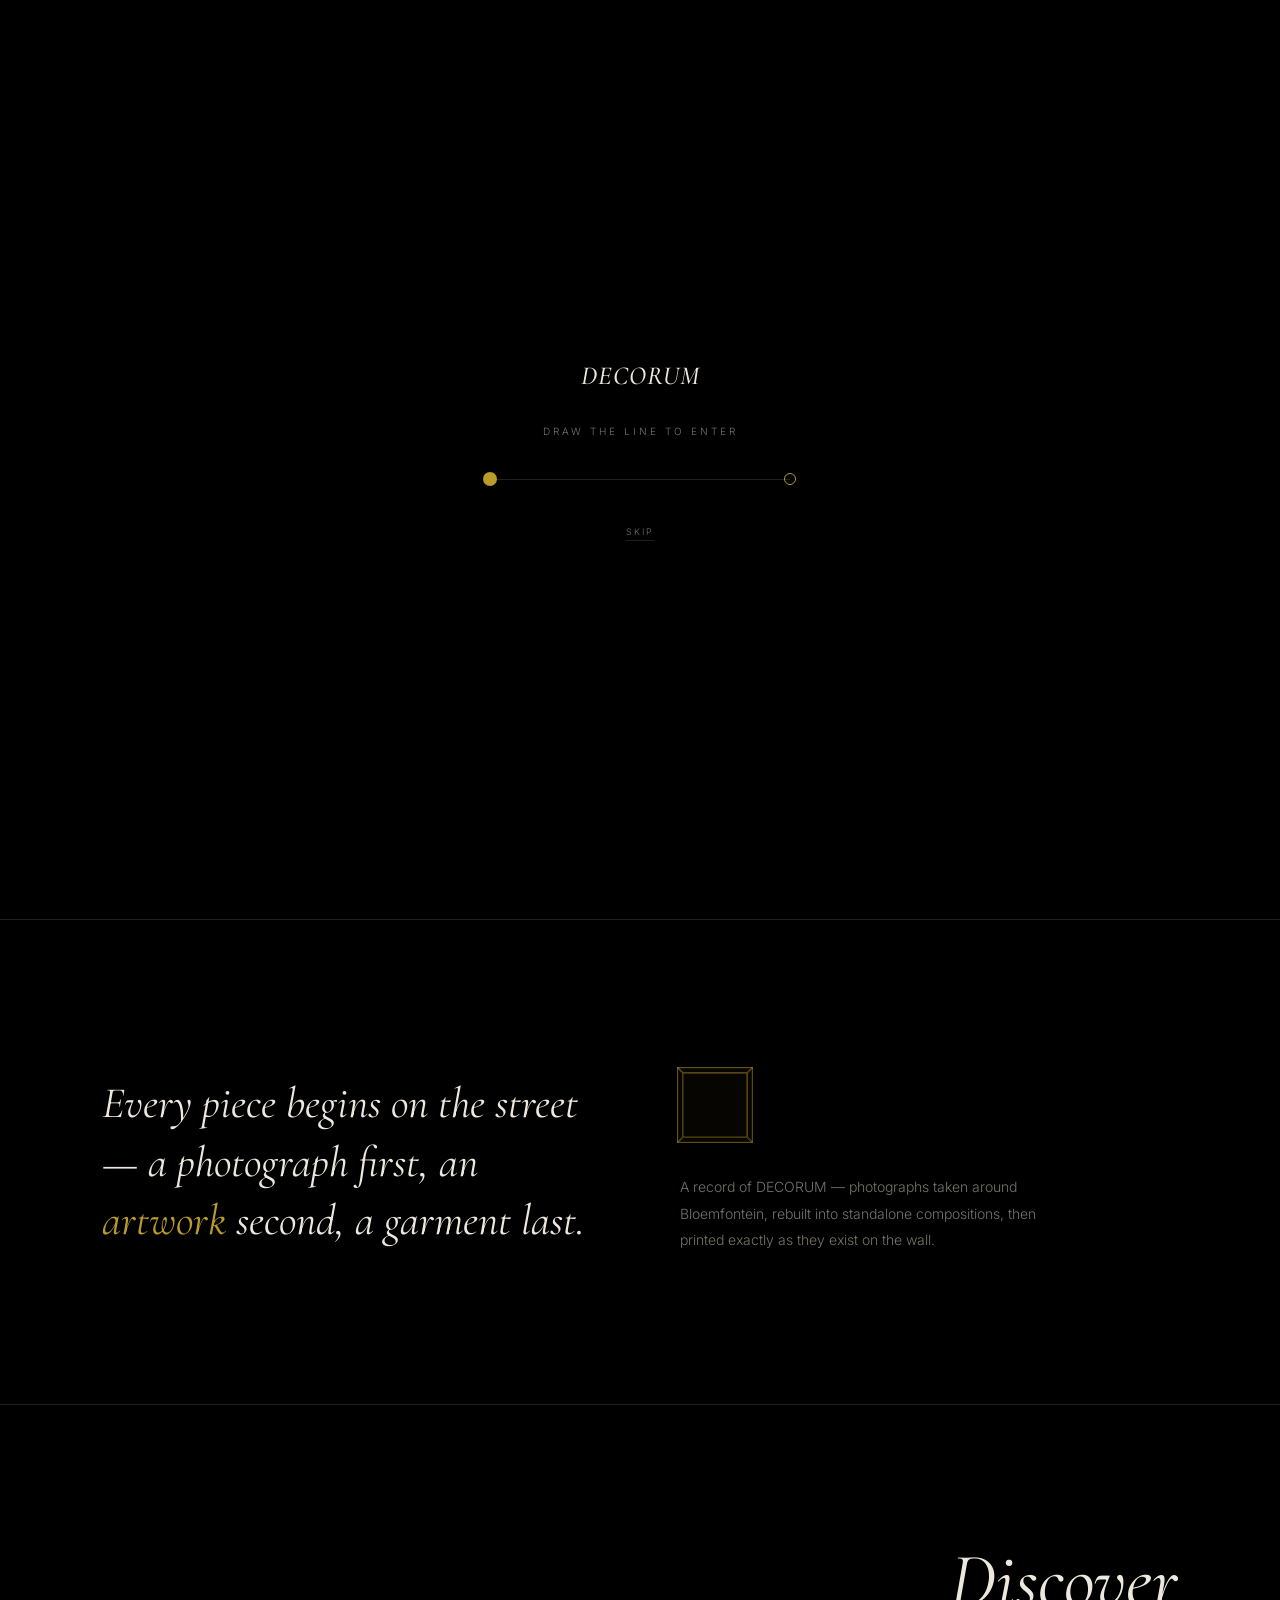
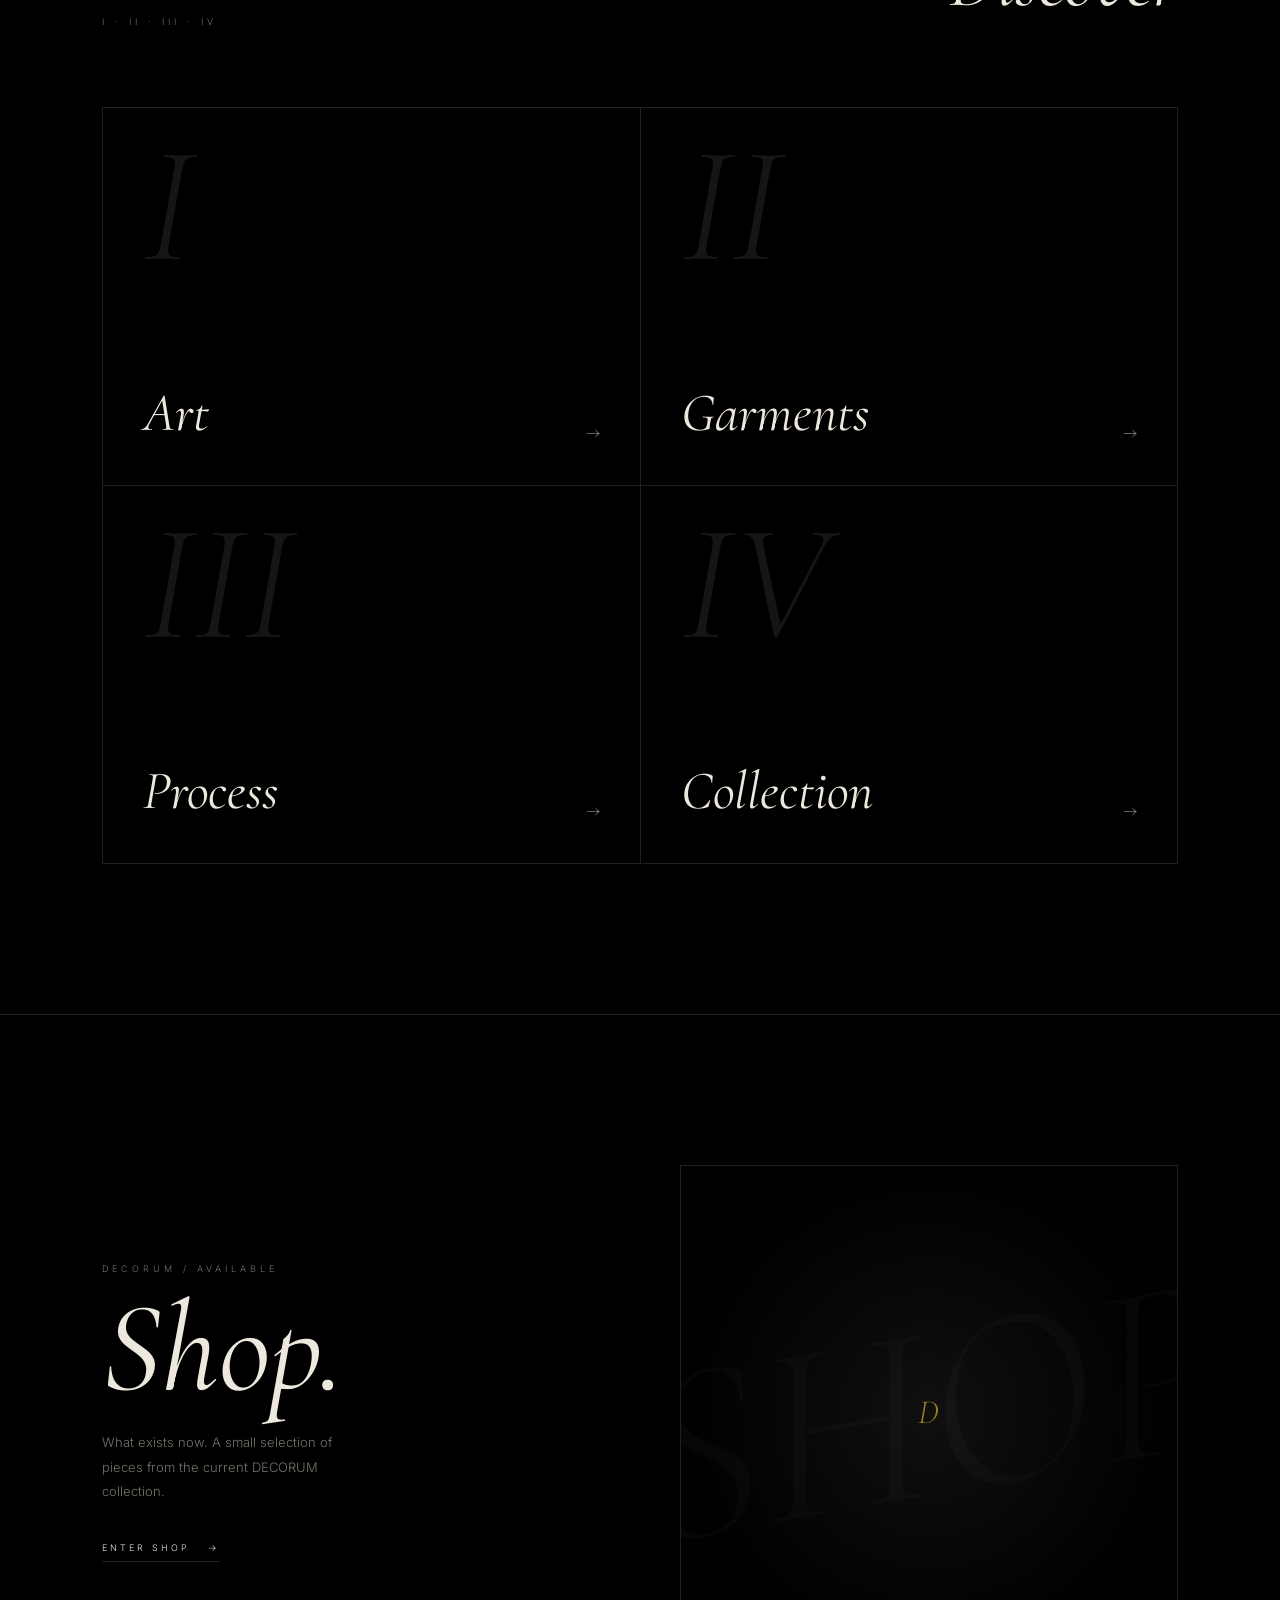
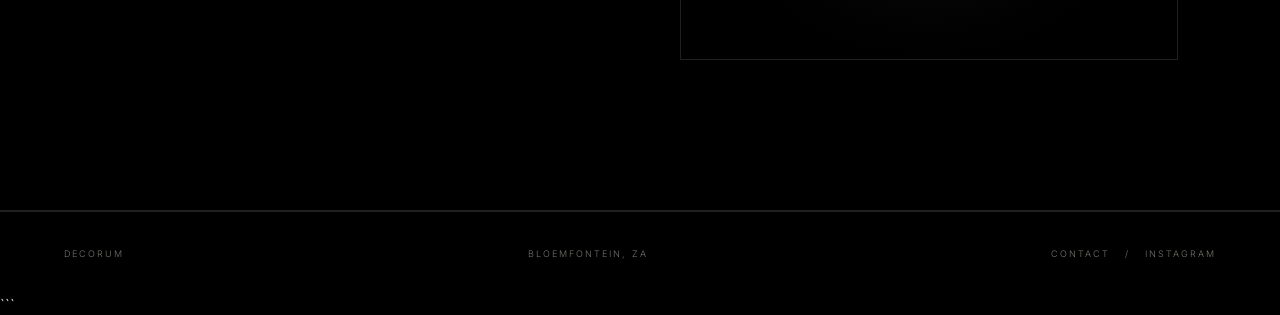
==== shop.html @ e7445ca5 "Create shop.html" ====
```html
<!DOCTYPE html>
<html lang="en">
<head>
<meta charset="UTF-8">
<meta name="viewport" content="width=device-width, initial-scale=1.0">
<title>DECORUM</title>

<link rel="preconnect" href="https://fonts.googleapis.com">
<link rel="preconnect" href="https://fonts.gstatic.com" crossorigin>
<link href="https://fonts.googleapis.com/css2?family=Cormorant+Garamond:ital,wght@0,300;0,400;0,500;1,400;1,500&family=Inter:wght@300;400;500&display=swap" rel="stylesheet">

<style>
*{margin:0;padding:0;box-sizing:border-box}

:root{
  --bg:#000;
  --bg-raised:#090909;
  --fg:#EDE8DD;
  --grey:#77736B;
  --line:#20201E;
  --gold:#B99A2B;

  --font-serif:'Cormorant Garamond',Georgia,serif;
  --font-sans:'Inter',Arial,sans-serif;
}

html{scroll-behavior:smooth}

@media(prefers-reduced-motion:reduce){
  html{scroll-behavior:auto}
  *,*::before,*::after{
    animation:none!important;
    transition:none!important;
  }
}

body{
  background:#000;
  color:var(--fg);
  font-family:var(--font-sans);
  font-weight:300;
  overflow-x:hidden;
}

body.gate-active{
  overflow:hidden;
  height:100svh;
}

a{
  color:inherit;
  text-decoration:none;
}

/* =========================
   GRAIN
========================= */

.grain{
  position:fixed;
  inset:0;
  z-index:300;
  pointer-events:none;
  opacity:.035;
  mix-blend-mode:overlay;

  background-image:url("data:image/svg+xml,%3Csvg xmlns='http://www.w3.org/2000/svg' width='120' height='120'%3E%3Cfilter id='n'%3E%3CfeTurbulence type='fractalNoise' baseFrequency='0.9' numOctaves='2' stitchTiles='stitch'/%3E%3C/filter%3E%3Crect width='100%25' height='100%25' filter='url(%23n)'/%3E%3C/svg%3E");
}

/* =========================
   ENTRY
========================= */

#gate{
  position:fixed;
  inset:0;
  z-index:2000;

  background:#000;

  display:flex;
  flex-direction:column;
  align-items:center;
  justify-content:center;

  gap:34px;

  transition:
    transform .8s cubic-bezier(.76,0,.24,1),
    opacity .6s ease;
}

#gate.unlocking{
  transform:translateY(-100%);
  opacity:.3;
}

.gate-logo{
  font-family:var(--font-serif);
  font-style:italic;
  font-weight:500;
  font-size:26px;
  letter-spacing:1px;
}

.gate-label{
  font-size:10px;
  letter-spacing:3px;
  text-transform:uppercase;
  color:var(--grey);
  text-align:center;
  padding:0 20px;
}

.gate-track{
  position:relative;
  width:min(300px,78vw);
  height:1px;
  background:var(--line);
  margin-top:8px;
}

.gate-target{
  position:absolute;
  right:-6px;
  top:50%;

  transform:translateY(-50%);

  width:12px;
  height:12px;

  border:1px solid var(--gold);
  border-radius:50%;
}

.gate-handle{
  position:absolute;
  left:-7px;
  top:50%;

  transform:translateY(-50%);

  width:14px;
  height:14px;

  border-radius:50%;
  background:var(--gold);

  cursor:grab;
  touch-action:none;
}

.gate-handle:active{
  cursor:grabbing;
}

.gate-skip{
  font-size:9px;
  letter-spacing:2px;
  text-transform:uppercase;
  color:var(--grey);

  border-bottom:1px solid var(--line);

  padding-bottom:3px;
  margin-top:12px;
}

/* =========================
   NAV
========================= */

nav{
  position:fixed;

  top:0;
  left:0;

  width:100%;

  padding:28px 5vw;

  display:flex;
  justify-content:space-between;
  align-items:center;

  z-index:1000;

  background:
    linear-gradient(
      180deg,
      rgba(0,0,0,.85),
      transparent
    );
}

.logo{
  font-family:var(--font-serif);
  font-style:italic;
  font-size:20px;
  letter-spacing:.5px;
}

.navlinks{
  display:flex;
  gap:34px;
}

.navlinks a{
  font-size:10px;
  text-transform:uppercase;
  letter-spacing:2.5px;

  color:var(--grey);

  position:relative;
  padding-bottom:4px;
}

.navlinks a::after{
  content:"";

  position:absolute;
  left:0;
  bottom:0;

  width:0;
  height:1px;

  background:var(--gold);

  transition:width .3s ease;
}

.navlinks a:hover{
  color:var(--fg);
}

.navlinks a:hover::after{
  width:100%;
}

/* =========================
   HERO
========================= */

.hero{
  position:relative;

  min-height:100svh;

  display:flex;
  align-items:center;
  justify-content:center;

  overflow:hidden;

  border-bottom:1px solid var(--line);
}

.hero-media{
  position:absolute;
  inset:0;

  z-index:0;

  overflow:hidden;
}

.hero-media .fallback{
  width:100%;
  height:100%;

  background:
    radial-gradient(
      ellipse at 50% 30%,
      rgba(185,154,43,.045),
      transparent 55%
    ),
    #000;

  animation:
    driftzoom 30s ease-in-out infinite alternate;

  opacity:.75;
}

@keyframes driftzoom{
  from{transform:scale(1)}
  to{transform:scale(1.1)}
}

.hero-media::after{
  content:"";

  position:absolute;
  inset:0;

  background:
    radial-gradient(
      ellipse at 50% 45%,
      rgba(0,0,0,.05),
      rgba(0,0,0,.94) 80%
    );
}

.hero-content{
  position:relative;
  z-index:1;

  text-align:center;

  padding:0 20px;
}

.hero-rule{
  width:1px;
  height:60px;

  background:
    linear-gradient(
      var(--gold),
      transparent
    );

  margin:0 auto 28px;

  opacity:0;

  animation:
    rule-in 1.2s ease .2s forwards;
}

@keyframes rule-in{
  from{
    opacity:0;
    height:0;
  }

  to{
    opacity:1;
    height:60px;
  }
}

.hero-eyebrow{
  font-size:10px;

  letter-spacing:5px;

  text-transform:uppercase;

  color:var(--grey);

  margin-bottom:22px;

  opacity:0;

  animation:
    fade-in 1s ease .6s forwards;
}

.hero h1{
  font-family:var(--font-serif);
  font-style:italic;
  font-weight:400;

  font-size:clamp(52px,10vw,150px);

  line-height:1;

  opacity:0;

  filter:blur(10px);

  animation:
    title-in
    1.6s
    cubic-bezier(.16,1,.3,1)
    .9s
    forwards;
}

.hero h1 em{
  color:var(--gold);
}

@keyframes title-in{
  from{
    opacity:0;
    filter:blur(10px);
    transform:translateY(20px);
  }

  to{
    opacity:1;
    filter:blur(0);
    transform:translateY(0);
  }
}

.hero p{
  margin-top:26px;

  font-size:15px;

  color:var(--grey);

  max-width:38ch;

  margin-left:auto;
  margin-right:auto;

  line-height:1.8;

  opacity:0;

  animation:
    fade-in 1s ease 1.6s forwards;
}

@keyframes fade-in{
  from{opacity:0}
  to{opacity:1}
}

.scroll-cue{
  position:absolute;

  bottom:34px;
  left:50%;

  transform:translateX(-50%);

  font-size:9px;

  letter-spacing:3px;

  color:var(--grey);

  text-transform:uppercase;
}

/* =========================
   INTRO
========================= */

.intro{
  padding:150px 8vw;

  display:grid;

  grid-template-columns:1fr 1fr;

  gap:80px;

  align-items:center;

  border-bottom:1px solid var(--line);
}

.intro-quote{
  font-family:var(--font-serif);

  font-style:italic;

  font-weight:400;

  font-size:
    clamp(
      28px,
      3.4vw,
      44px
    );

  line-height:1.35;
}

.intro-quote .gold{
  color:var(--gold);
}

.intro-right{
  display:flex;
  flex-direction:column;

  gap:34px;
}

.intro-right p{
  font-size:14px;

  color:var(--grey);

  line-height:1.9;

  max-width:42ch;
}

/* =========================
   CUBE
========================= */

.cube-scene{
  width:70px;
  height:70px;

  perspective:450px;
}

.cube{
  width:100%;
  height:100%;

  position:relative;

  transform-style:preserve-3d;

  animation:
    spin 20s linear infinite;
}

.cube div{
  position:absolute;

  width:70px;
  height:70px;

  border:
    1px solid
    rgba(185,154,43,.55);

  background:
    rgba(185,154,43,.02);
}

.face-front{
  transform:translateZ(35px);
}

.face-back{
  transform:
    translateZ(-35px)
    rotateY(180deg);
}

.face-right{
  transform:
    rotateY(90deg)
    translateZ(35px);
}

.face-left{
  transform:
    rotateY(-90deg)
    translateZ(35px);
}

.face-top{
  transform:
    rotateX(90deg)
    translateZ(35px);
}

.face-bottom{
  transform:
    rotateX(-90deg)
    translateZ(35px);
}

@keyframes spin{
  from{
    transform:
      rotateX(0)
      rotateY(0);
  }

  to{
    transform:
      rotateX(360deg)
      rotateY(360deg);
  }
}

/* =========================
   DISCOVERY
========================= */

.directory{
  padding:
    130px
    8vw
    150px;

  border-bottom:
    1px solid var(--line);
}

.directory-head{
  display:flex;

  justify-content:space-between;

  align-items:end;

  margin-bottom:80px;
}

.directory-kicker{
  font-size:9px;

  letter-spacing:4px;

  text-transform:uppercase;

  color:var(--grey);
}

.directory-title{
  font-family:var(--font-serif);

  font-style:italic;

  font-weight:400;

  font-size:
    clamp(
      40px,
      6vw,
      76px
    );
}

.dir-grid{
  display:grid;

  grid-template-columns:
    repeat(2,1fr);

  border-top:
    1px solid var(--line);

  border-left:
    1px solid var(--line);
}

.dir-item{
  position:relative;

  min-height:42vh;

  padding:40px;

  display:flex;

  flex-direction:column;

  justify-content:space-between;

  overflow:hidden;

  border-right:
    1px solid var(--line);

  border-bottom:
    1px solid var(--line);

  transition:
    background .5s ease;
}

.dir-item::before{
  content:"";

  position:absolute;
  inset:0;

  background:
    radial-gradient(
      circle at 50% 50%,
      rgba(185,154,43,.055),
      transparent 62%
    );

  opacity:0;

  transition:
    opacity .5s ease;
}

.dir-item:hover{
  background:var(--bg-raised);
}

.dir-item:hover::before{
  opacity:1;
}

.dir-num{
  position:relative;

  font-family:var(--font-serif);

  font-style:italic;

  font-size:
    clamp(
      90px,
      13vw,
      180px
    );

  line-height:.7;

  color:
    rgba(238,234,226,.09);

  transition:
    .6s
    cubic-bezier(.16,1,.3,1);
}

.dir-item:hover .dir-num{
  color:
    rgba(185,154,43,.72);

  transform:
    translateX(12px);
}

.dir-bottom{
  position:relative;

  display:flex;

  justify-content:space-between;

  align-items:end;
}

.dir-item h2{
  font-family:var(--font-serif);

  font-style:italic;

  font-weight:400;

  font-size:
    clamp(
      30px,
      4.5vw,
      54px
    );
}

.dir-arrow{
  font-family:var(--font-serif);

  font-size:22px;

  color:var(--grey);

  transition:.4s;
}

.dir-item:hover h2{
  color:var(--gold);
}

.dir-item:hover .dir-arrow{
  color:var(--gold);

  transform:
    translateX(6px);
}

.dir-note{
  position:absolute;

  right:40px;
  top:40px;

  font-size:8px;

  letter-spacing:3px;

  text-transform:uppercase;

  color:var(--grey);

  opacity:0;

  transition:.4s;
}

.dir-item:hover .dir-note{
  opacity:1;
}

/* =========================
   SHOP
========================= */

.shop{
  min-height:75vh;

  padding:
    150px
    8vw;

  display:grid;

  grid-template-columns:
    1fr 1fr;

  gap:80px;

  align-items:center;

  border-bottom:
    1px solid var(--line);
}

.shop-copy .shop-kicker{
  display:block;

  font-size:9px;

  letter-spacing:4px;

  text-transform:uppercase;

  color:var(--grey);

  margin-bottom:24px;
}

.shop-copy h2{
  font-family:var(--font-serif);

  font-style:italic;

  font-weight:400;

  font-size:
    clamp(
      70px,
      10vw,
      140px
    );

  line-height:.8;
}

.shop-copy p{
  max-width:34ch;

  margin-top:30px;

  font-size:13px;

  line-height:1.9;

  color:var(--grey);
}

.shop-link{
  display:inline-flex;

  align-items:center;

  gap:18px;

  margin-top:38px;

  padding-bottom:8px;

  border-bottom:
    1px solid var(--line);

  font-size:9px;

  letter-spacing:3px;

  text-transform:uppercase;

  transition:
    gap .4s ease,
    color .4s ease,
    border-color .4s ease;
}

.shop-link:hover{
  gap:28px;

  color:var(--gold);

  border-color:var(--gold);
}

.shop-mark{
  min-height:55vh;

  border:
    1px solid var(--line);

  display:flex;

  align-items:center;

  justify-content:center;

  overflow:hidden;

  position:relative;

  background:
    radial-gradient(
      circle at center,
      #101010,
      #000 70%
    );
}

.shop-mark::before{
  content:"SHOP";

  position:absolute;

  font-family:var(--font-serif);

  font-style:italic;

  font-size:
    clamp(
      100px,
      20vw,
      300px
    );

  color:
    rgba(238,234,226,.025);

  transform:
    rotate(-10deg);

  white-space:nowrap;
}

.shop-mark span{
  position:relative;

  font-family:var(--font-serif);

  font-style:italic;

  font-size:34px;

  color:var(--gold);

  opacity:.8;
}

/* =========================
   FOOTER
========================= */

footer{
  padding:36px 5vw;

  display:flex;

  justify-content:space-between;

  color:var(--grey);

  font-size:9px;

  letter-spacing:2px;

  text-transform:uppercase;

  border-top:1px solid var(--line);
}

footer a:hover{
  color:var(--fg);
}

/* =========================
   REVEAL
========================= */

.reveal{
  opacity:0;

  transform:translateY(30px);

  transition:
    opacity 1s cubic-bezier(.16,1,.3,1),
    transform 1s cubic-bezier(.16,1,.3,1);
}

.reveal.in-view{
  opacity:1;

  transform:translateY(0);
}

/* =========================
   MOBILE
========================= */

@media(max-width:760px){

  nav{
    padding:22px 24px;
  }

  .navlinks{
    gap:16px;
  }

  .navlinks a{
    font-size:8px;
    letter-spacing:1.5px;
  }

  .intro{
    grid-template-columns:1fr;

    padding:
      100px
      24px;

    gap:50px;
  }

  .directory{
    padding:
      100px
      24px
      110px;
  }

  .directory-head{
    align-items:flex-start;

    flex-direction:column;

    gap:12px;

    margin-bottom:50px;
  }

  .dir-grid{
    grid-template-columns:1fr;
  }

  .dir-item{
    min-height:44vh;

    padding:30px;
  }

  .dir-note{
    right:30px;
    top:30px;
  }

  .shop{
    grid-template-columns:1fr;

    padding:
      100px
      24px;

    gap:55px;
  }

  .shop-mark{
    min-height:45vh;
  }

  footer{
    flex-direction:column;

    gap:14px;
  }
}
</style>
</head>

<body class="gate-active">

<!-- ENTRY -->

<div id="gate">

  <div class="gate-logo">
    DECORUM
  </div>

  <div class="gate-label">
    Draw the line to enter
  </div>

  <div class="gate-track" id="gateTrack">

    <div class="gate-target"></div>

    <div
      class="gate-handle"
      id="gateHandle">
    </div>

  </div>

  <a
    href="#"
    class="gate-skip"
    id="gateSkip">
    Skip
  </a>

</div>

<div class="grain"></div>

<!-- NAV -->

<nav>

  <a
    href="index.html"
    class="logo">
    Decorum
  </a>

  <div class="navlinks">

    <a href="#discovery">
      Discover
    </a>

    <a href="shop.html">
      Shop
    </a>

  </div>

</nav>

<!-- HERO -->

<section class="hero">

  <div class="hero-media">
    <div class="fallback"></div>
  </div>

  <div class="hero-content">

    <div class="hero-rule"></div>

    <div class="hero-eyebrow">
      Street to Shelf — 2026
    </div>

    <h1>
      Seen. <em>Worn.</em>
    </h1>

    <p>
      A photograph, reworked into art,
      printed onto a garment.
      DECORUM exists in both forms at once.
    </p>

  </div>

  <span class="scroll-cue">
    Scroll
  </span>

</section>

<!-- INTRO -->

<section class="intro reveal">

  <p class="intro-quote">
    Every piece begins on the street —
    a photograph first, an
    <span class="gold">artwork</span>
    second, a garment last.
  </p>

  <div class="intro-right">

    <div class="cube-scene">

      <div class="cube">

        <div class="face-front"></div>
        <div class="face-back"></div>
        <div class="face-right"></div>
        <div class="face-left"></div>
        <div class="face-top"></div>
        <div class="face-bottom"></div>

      </div>

    </div>

    <p>
      A record of DECORUM —
      photographs taken around Bloemfontein,
      rebuilt into standalone compositions,
      then printed exactly as they exist on the wall.
    </p>

  </div>

</section>

<!-- DISCOVERY -->

<section
  class="directory"
  id="discovery">

  <div class="directory-head reveal">

    <span class="directory-kicker">
      I · II · III · IV
    </span>

    <h2 class="directory-title">
      Discover
    </h2>

  </div>

  <div class="dir-grid">

    <a
      class="dir-item reveal"
      href="art.html">

      <span class="dir-num">
        I
      </span>

      <span class="dir-note">
        First form
      </span>

      <div class="dir-bottom">

        <h2>
          Art
        </h2>

        <span class="dir-arrow">
          →
        </span>

      </div>

    </a>

    <a
      class="dir-item reveal"
      href="garments.html"
      style="transition-delay:.06s">

      <span class="dir-num">
        II
      </span>

      <span class="dir-note">
        Worn form
      </span>

      <div class="dir-bottom">

        <h2>
          Garments
        </h2>

        <span class="dir-arrow">
          →
        </span>

      </div>

    </a>

    <a
      class="dir-item reveal"
      href="process.html"
      style="transition-delay:.12s">

      <span class="dir-num">
        III
      </span>

      <span class="dir-note">
        Construction
      </span>

      <div class="dir-bottom">

        <h2>
          Process
        </h2>

        <span class="dir-arrow">
          →
        </span>

      </div>

    </a>

    <a
      class="dir-item reveal"
      href="collection.html"
      style="transition-delay:.18s">

      <span class="dir-num">
        IV
      </span>

      <span class="dir-note">
        Current pieces
      </span>

      <div class="dir-bottom">

        <h2>
          Collection
        </h2>

        <span class="dir-arrow">
          →
        </span>

      </div>

    </a>

  </div>

</section>

<!-- SHOP -->

<section class="shop reveal">

  <div class="shop-copy">

    <span class="shop-kicker">
      DECORUM / AVAILABLE
    </span>

    <h2>
      Shop.
    </h2>

    <p>
      What exists now.
      A small selection of pieces
      from the current DECORUM collection.
    </p>

    <a
      href="shop.html"
      class="shop-link">

      Enter shop

      <span>
        →
      </span>

    </a>

  </div>

  <a
    href="shop.html"
    class="shop-mark"
    aria-label="Enter DECORUM Shop">

    <span>
      D
    </span>

  </a>

</section>

<!-- FOOTER -->

<footer>

  <span>
    Decorum
  </span>

  <span>
    Bloemfontein, ZA
  </span>

  <span>
    <a href="contact.html">
      Contact
    </a>
    &nbsp; / &nbsp;
    <a href="#">
      Instagram
    </a>
  </span>

</footer>

<script>
(function(){

  var gate =
    document.getElementById('gate');

  var track =
    document.getElementById('gateTrack');

  var handle =
    document.getElementById('gateHandle');

  var skip =
    document.getElementById('gateSkip');

  var reduced =
    window.matchMedia(
      '(prefers-reduced-motion: reduce)'
    ).matches;

  var unlocked = false;

  function unlock(){

    if(unlocked) return;

    unlocked = true;

    gate.classList.add('unlocking');

    document.body.classList.remove(
      'gate-active'
    );

    window.setTimeout(
      function(){
        gate.style.display='none';
      },
      reduced ? 0 : 800
    );
  }

  if(reduced){

    unlock();

  }else{

    skip.addEventListener(
      'click',
      function(e){
        e.preventDefault();
        unlock();
      }
    );

    var dragging=false;
    var startX=0;
    var startLeft=0;
    var maxLeft=0;

    function bounds(){
      maxLeft =
        track.clientWidth - 4;
    }

    bounds();

    window.addEventListener(
      'resize',
      bounds
    );

    function down(e){

      dragging=true;

      startX =
        e.touches
          ? e.touches[0].clientX
          : e.clientX;

      startLeft =
        parseFloat(
          handle.style.left || -7
        );

      handle.style.transition =
        'none';
    }

    function move(e){

      if(!dragging) return;

      var x =
        e.touches
          ? e.touches[0].clientX
          : e.clientX;

      var delta =
        x - startX;

      var left =
        Math.min(
          Math.max(
            -7,
            startLeft + delta
          ),
          maxLeft - 7
        );

      handle.style.left =
        left + 'px';
    }

    function up(){

      if(!dragging) return;

      dragging=false;

      handle.style.transition =
        'left .3s ease';

      var left =
        parseFloat(
          handle.style.left || -7
        );

      var progress =
        (left + 7) / maxLeft;

      if(progress > .85){

        handle.style.left =
          (maxLeft - 7) + 'px';

        window.setTimeout(
          unlock,
          200
        );

      }else{

        handle.style.left =
          '-7px';

      }
    }

    handle.addEventListener(
      'mousedown',
      down
    );

    handle.addEventListener(
      'touchstart',
      down,
      {passive:true}
    );

    window.addEventListener(
      'mousemove',
      move
    );

    window.addEventListener(
      'touchmove',
      move,
      {passive:true}
    );

    window.addEventListener(
      'mouseup',
      up
    );

    window.addEventListener(
      'touchend',
      up
    );

  }

  var io =
    new IntersectionObserver(
      function(entries){

        entries.forEach(
          function(en){

            if(en.isIntersecting){

              en.target.classList.add(
                'in-view'
              );

            }

          }
        );

      },
      {
        threshold:.15
      }
    );

  document
    .querySelectorAll('.reveal')
    .forEach(
      function(el){
        io.observe(el);
      }
    );

})();
</script>

</body>
</html>
```
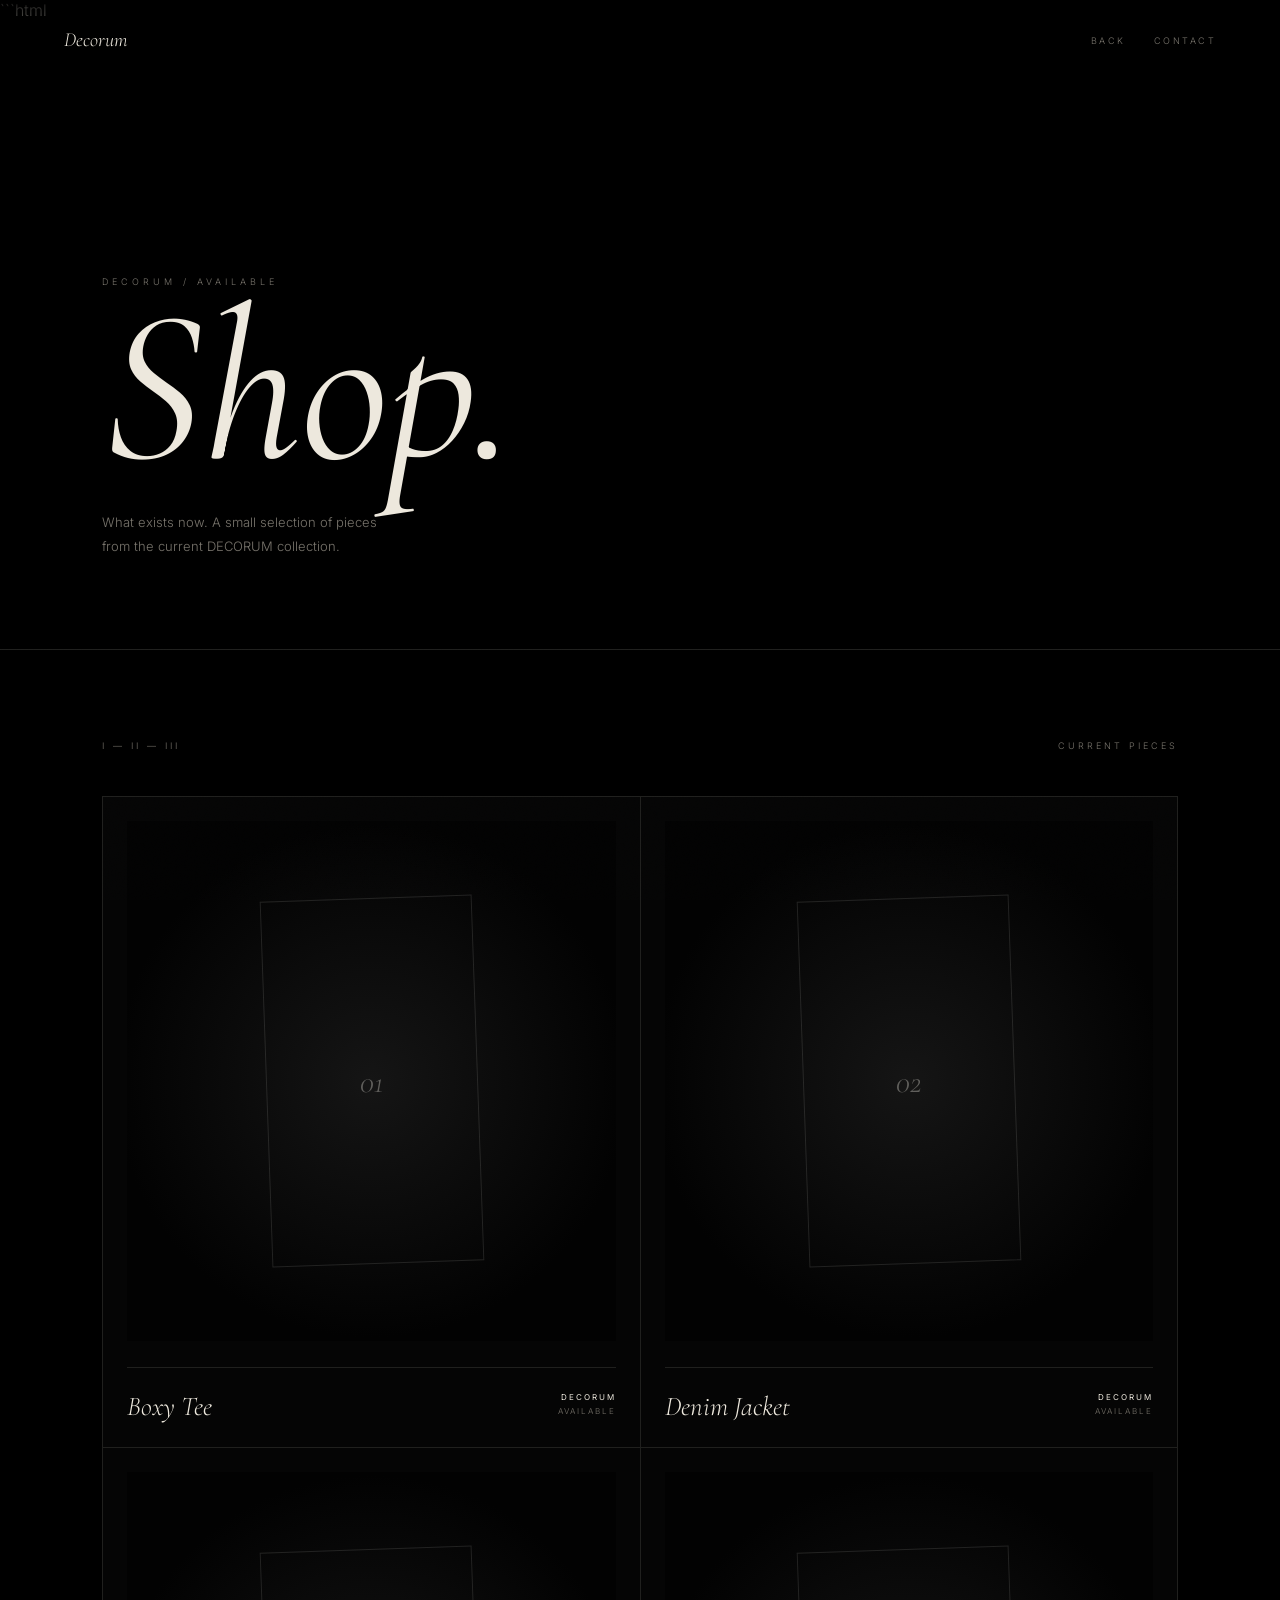
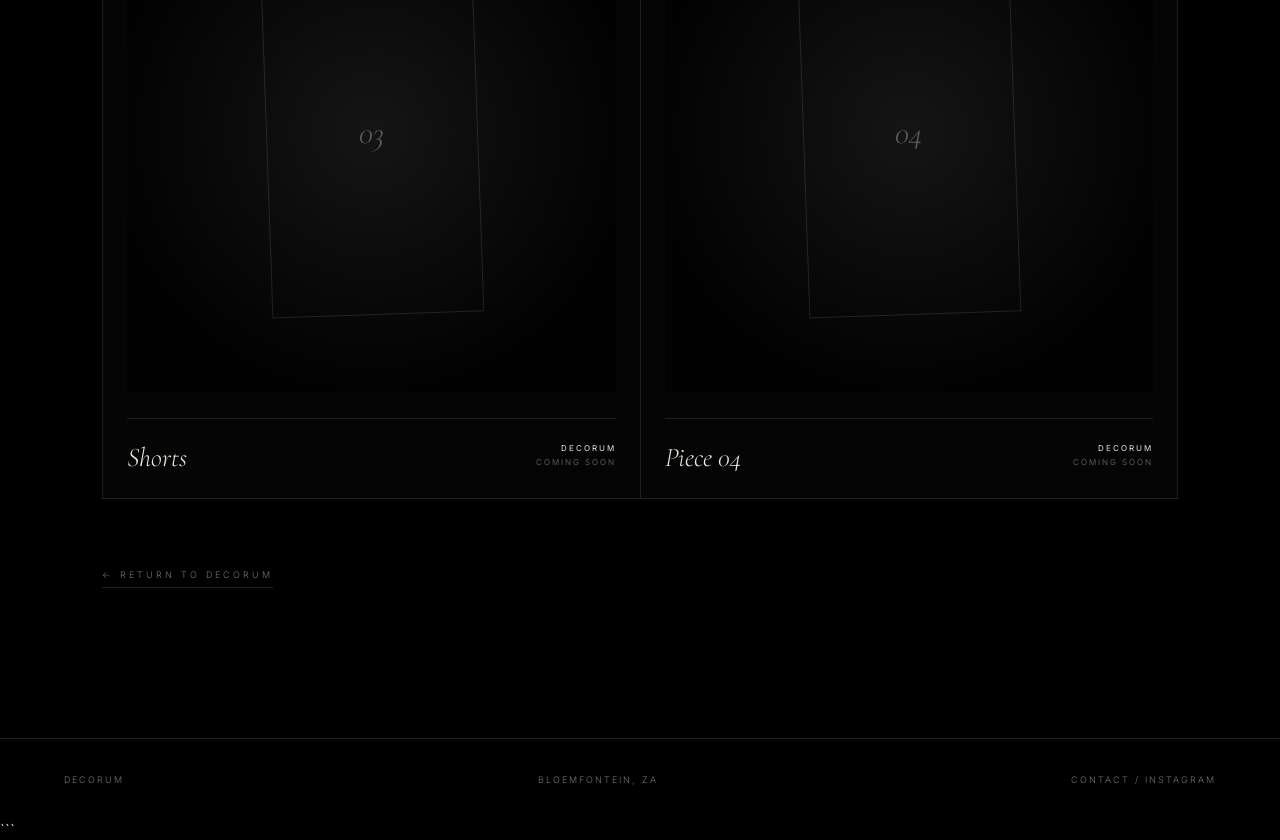
==== commit 893e3c37: "Update shop.html" ====
--- a/shop.html
+++ b/shop.html
@@ -1,51 +1,76 @@
 ```html
 <!DOCTYPE html>
 <html lang="en">
+
 <head>
+
 <meta charset="UTF-8">
-<meta name="viewport" content="width=device-width, initial-scale=1.0">
-<title>DECORUM</title>
-
-<link rel="preconnect" href="https://fonts.googleapis.com">
-<link rel="preconnect" href="https://fonts.gstatic.com" crossorigin>
-<link href="https://fonts.googleapis.com/css2?family=Cormorant+Garamond:ital,wght@0,300;0,400;0,500;1,400;1,500&family=Inter:wght@300;400;500&display=swap" rel="stylesheet">
+
+<meta
+  name="viewport"
+  content="width=device-width, initial-scale=1.0">
+
+<title>DECORUM — SHOP</title>
+
+<link
+  rel="preconnect"
+  href="https://fonts.googleapis.com">
+
+<link
+  rel="preconnect"
+  href="https://fonts.gstatic.com"
+  crossorigin>
+
+<link
+  href="https://fonts.googleapis.com/css2?family=Cormorant+Garamond:ital,wght@0,300;0,400;0,500;1,400;1,500&family=Inter:wght@300;400;500&display=swap"
+  rel="stylesheet">
 
 <style>
-*{margin:0;padding:0;box-sizing:border-box}
+
+*{
+  margin:0;
+  padding:0;
+  box-sizing:border-box;
+}
 
 :root{
+
   --bg:#000;
-  --bg-raised:#090909;
+  --card:#050505;
+
   --fg:#EDE8DD;
   --grey:#77736B;
+
   --line:#20201E;
+
   --gold:#B99A2B;
 
-  --font-serif:'Cormorant Garamond',Georgia,serif;
-  --font-sans:'Inter',Arial,sans-serif;
-}
-
-html{scroll-behavior:smooth}
-
-@media(prefers-reduced-motion:reduce){
-  html{scroll-behavior:auto}
-  *,*::before,*::after{
-    animation:none!important;
-    transition:none!important;
-  }
+  --font-serif:
+    'Cormorant Garamond',
+    Georgia,
+    serif;
+
+  --font-sans:
+    'Inter',
+    Arial,
+    sans-serif;
+}
+
+html{
+  scroll-behavior:smooth;
 }
 
 body{
+
   background:#000;
+
   color:var(--fg);
+
   font-family:var(--font-sans);
+
   font-weight:300;
+
   overflow-x:hidden;
-}
-
-body.gate-active{
-  overflow:hidden;
-  height:100svh;
 }
 
 a{
@@ -58,121 +83,28 @@
 ========================= */
 
 .grain{
+
   position:fixed;
+
   inset:0;
-  z-index:300;
+
+  z-index:100;
+
   pointer-events:none;
+
   opacity:.035;
+
   mix-blend-mode:overlay;
 
   background-image:url("data:image/svg+xml,%3Csvg xmlns='http://www.w3.org/2000/svg' width='120' height='120'%3E%3Cfilter id='n'%3E%3CfeTurbulence type='fractalNoise' baseFrequency='0.9' numOctaves='2' stitchTiles='stitch'/%3E%3C/filter%3E%3Crect width='100%25' height='100%25' filter='url(%23n)'/%3E%3C/svg%3E");
 }
 
 /* =========================
-   ENTRY
-========================= */
-
-#gate{
-  position:fixed;
-  inset:0;
-  z-index:2000;
-
-  background:#000;
-
-  display:flex;
-  flex-direction:column;
-  align-items:center;
-  justify-content:center;
-
-  gap:34px;
-
-  transition:
-    transform .8s cubic-bezier(.76,0,.24,1),
-    opacity .6s ease;
-}
-
-#gate.unlocking{
-  transform:translateY(-100%);
-  opacity:.3;
-}
-
-.gate-logo{
-  font-family:var(--font-serif);
-  font-style:italic;
-  font-weight:500;
-  font-size:26px;
-  letter-spacing:1px;
-}
-
-.gate-label{
-  font-size:10px;
-  letter-spacing:3px;
-  text-transform:uppercase;
-  color:var(--grey);
-  text-align:center;
-  padding:0 20px;
-}
-
-.gate-track{
-  position:relative;
-  width:min(300px,78vw);
-  height:1px;
-  background:var(--line);
-  margin-top:8px;
-}
-
-.gate-target{
-  position:absolute;
-  right:-6px;
-  top:50%;
-
-  transform:translateY(-50%);
-
-  width:12px;
-  height:12px;
-
-  border:1px solid var(--gold);
-  border-radius:50%;
-}
-
-.gate-handle{
-  position:absolute;
-  left:-7px;
-  top:50%;
-
-  transform:translateY(-50%);
-
-  width:14px;
-  height:14px;
-
-  border-radius:50%;
-  background:var(--gold);
-
-  cursor:grab;
-  touch-action:none;
-}
-
-.gate-handle:active{
-  cursor:grabbing;
-}
-
-.gate-skip{
-  font-size:9px;
-  letter-spacing:2px;
-  text-transform:uppercase;
-  color:var(--grey);
-
-  border-bottom:1px solid var(--line);
-
-  padding-bottom:3px;
-  margin-top:12px;
-}
-
-/* =========================
    NAV
 ========================= */
 
 nav{
+
   position:fixed;
 
   top:0;
@@ -183,432 +115,81 @@
   padding:28px 5vw;
 
   display:flex;
+
   justify-content:space-between;
+
   align-items:center;
 
-  z-index:1000;
+  z-index:50;
 
   background:
     linear-gradient(
       180deg,
-      rgba(0,0,0,.85),
+      rgba(0,0,0,.9),
       transparent
     );
 }
 
 .logo{
+
   font-family:var(--font-serif);
+
   font-style:italic;
+
   font-size:20px;
-  letter-spacing:.5px;
-}
-
-.navlinks{
+}
+
+.nav-right{
+
   display:flex;
-  gap:34px;
-}
-
-.navlinks a{
-  font-size:10px;
+
+  gap:28px;
+
+  font-size:9px;
+
+  letter-spacing:2.5px;
+
   text-transform:uppercase;
-  letter-spacing:2.5px;
 
   color:var(--grey);
-
-  position:relative;
-  padding-bottom:4px;
-}
-
-.navlinks a::after{
-  content:"";
-
-  position:absolute;
-  left:0;
-  bottom:0;
-
-  width:0;
-  height:1px;
-
-  background:var(--gold);
-
-  transition:width .3s ease;
-}
-
-.navlinks a:hover{
+}
+
+.nav-right a{
+
+  transition:
+    color .3s ease;
+}
+
+.nav-right a:hover{
+
   color:var(--fg);
 }
 
-.navlinks a:hover::after{
-  width:100%;
-}
-
-/* =========================
-   HERO
-========================= */
-
-.hero{
-  position:relative;
-
-  min-height:100svh;
+/* =========================
+   SHOP HERO
+========================= */
+
+.shop-hero{
+
+  min-height:70svh;
+
+  padding:
+    150px
+    8vw
+    90px;
 
   display:flex;
-  align-items:center;
-  justify-content:center;
-
-  overflow:hidden;
-
-  border-bottom:1px solid var(--line);
-}
-
-.hero-media{
-  position:absolute;
-  inset:0;
-
-  z-index:0;
-
-  overflow:hidden;
-}
-
-.hero-media .fallback{
-  width:100%;
-  height:100%;
-
-  background:
-    radial-gradient(
-      ellipse at 50% 30%,
-      rgba(185,154,43,.045),
-      transparent 55%
-    ),
-    #000;
-
-  animation:
-    driftzoom 30s ease-in-out infinite alternate;
-
-  opacity:.75;
-}
-
-@keyframes driftzoom{
-  from{transform:scale(1)}
-  to{transform:scale(1.1)}
-}
-
-.hero-media::after{
-  content:"";
-
-  position:absolute;
-  inset:0;
-
-  background:
-    radial-gradient(
-      ellipse at 50% 45%,
-      rgba(0,0,0,.05),
-      rgba(0,0,0,.94) 80%
-    );
-}
-
-.hero-content{
-  position:relative;
-  z-index:1;
-
-  text-align:center;
-
-  padding:0 20px;
-}
-
-.hero-rule{
-  width:1px;
-  height:60px;
-
-  background:
-    linear-gradient(
-      var(--gold),
-      transparent
-    );
-
-  margin:0 auto 28px;
-
-  opacity:0;
-
-  animation:
-    rule-in 1.2s ease .2s forwards;
-}
-
-@keyframes rule-in{
-  from{
-    opacity:0;
-    height:0;
-  }
-
-  to{
-    opacity:1;
-    height:60px;
-  }
-}
-
-.hero-eyebrow{
-  font-size:10px;
-
-  letter-spacing:5px;
-
-  text-transform:uppercase;
-
-  color:var(--grey);
-
-  margin-bottom:22px;
-
-  opacity:0;
-
-  animation:
-    fade-in 1s ease .6s forwards;
-}
-
-.hero h1{
-  font-family:var(--font-serif);
-  font-style:italic;
-  font-weight:400;
-
-  font-size:clamp(52px,10vw,150px);
-
-  line-height:1;
-
-  opacity:0;
-
-  filter:blur(10px);
-
-  animation:
-    title-in
-    1.6s
-    cubic-bezier(.16,1,.3,1)
-    .9s
-    forwards;
-}
-
-.hero h1 em{
-  color:var(--gold);
-}
-
-@keyframes title-in{
-  from{
-    opacity:0;
-    filter:blur(10px);
-    transform:translateY(20px);
-  }
-
-  to{
-    opacity:1;
-    filter:blur(0);
-    transform:translateY(0);
-  }
-}
-
-.hero p{
-  margin-top:26px;
-
-  font-size:15px;
-
-  color:var(--grey);
-
-  max-width:38ch;
-
-  margin-left:auto;
-  margin-right:auto;
-
-  line-height:1.8;
-
-  opacity:0;
-
-  animation:
-    fade-in 1s ease 1.6s forwards;
-}
-
-@keyframes fade-in{
-  from{opacity:0}
-  to{opacity:1}
-}
-
-.scroll-cue{
-  position:absolute;
-
-  bottom:34px;
-  left:50%;
-
-  transform:translateX(-50%);
-
-  font-size:9px;
-
-  letter-spacing:3px;
-
-  color:var(--grey);
-
-  text-transform:uppercase;
-}
-
-/* =========================
-   INTRO
-========================= */
-
-.intro{
-  padding:150px 8vw;
-
-  display:grid;
-
-  grid-template-columns:1fr 1fr;
-
-  gap:80px;
-
-  align-items:center;
-
-  border-bottom:1px solid var(--line);
-}
-
-.intro-quote{
-  font-family:var(--font-serif);
-
-  font-style:italic;
-
-  font-weight:400;
-
-  font-size:
-    clamp(
-      28px,
-      3.4vw,
-      44px
-    );
-
-  line-height:1.35;
-}
-
-.intro-quote .gold{
-  color:var(--gold);
-}
-
-.intro-right{
-  display:flex;
+
   flex-direction:column;
 
-  gap:34px;
-}
-
-.intro-right p{
-  font-size:14px;
-
-  color:var(--grey);
-
-  line-height:1.9;
-
-  max-width:42ch;
-}
-
-/* =========================
-   CUBE
-========================= */
-
-.cube-scene{
-  width:70px;
-  height:70px;
-
-  perspective:450px;
-}
-
-.cube{
-  width:100%;
-  height:100%;
-
-  position:relative;
-
-  transform-style:preserve-3d;
-
-  animation:
-    spin 20s linear infinite;
-}
-
-.cube div{
-  position:absolute;
-
-  width:70px;
-  height:70px;
-
-  border:
-    1px solid
-    rgba(185,154,43,.55);
-
-  background:
-    rgba(185,154,43,.02);
-}
-
-.face-front{
-  transform:translateZ(35px);
-}
-
-.face-back{
-  transform:
-    translateZ(-35px)
-    rotateY(180deg);
-}
-
-.face-right{
-  transform:
-    rotateY(90deg)
-    translateZ(35px);
-}
-
-.face-left{
-  transform:
-    rotateY(-90deg)
-    translateZ(35px);
-}
-
-.face-top{
-  transform:
-    rotateX(90deg)
-    translateZ(35px);
-}
-
-.face-bottom{
-  transform:
-    rotateX(-90deg)
-    translateZ(35px);
-}
-
-@keyframes spin{
-  from{
-    transform:
-      rotateX(0)
-      rotateY(0);
-  }
-
-  to{
-    transform:
-      rotateX(360deg)
-      rotateY(360deg);
-  }
-}
-
-/* =========================
-   DISCOVERY
-========================= */
-
-.directory{
-  padding:
-    130px
-    8vw
-    150px;
+  justify-content:flex-end;
 
   border-bottom:
     1px solid var(--line);
 }
 
-.directory-head{
-  display:flex;
-
-  justify-content:space-between;
-
-  align-items:end;
-
-  margin-bottom:80px;
-}
-
-.directory-kicker{
+.kicker{
+
   font-size:9px;
 
   letter-spacing:4px;
@@ -616,351 +197,268 @@
   text-transform:uppercase;
 
   color:var(--grey);
-}
-
-.directory-title{
+
+  margin-bottom:25px;
+}
+
+.shop-hero h1{
+
   font-family:var(--font-serif);
 
   font-style:italic;
 
   font-weight:400;
-
-  font-size:
-    clamp(
-      40px,
-      6vw,
-      76px
-    );
-}
-
-.dir-grid{
-  display:grid;
-
-  grid-template-columns:
-    repeat(2,1fr);
-
-  border-top:
-    1px solid var(--line);
-
-  border-left:
-    1px solid var(--line);
-}
-
-.dir-item{
-  position:relative;
-
-  min-height:42vh;
-
-  padding:40px;
-
-  display:flex;
-
-  flex-direction:column;
-
-  justify-content:space-between;
-
-  overflow:hidden;
-
-  border-right:
-    1px solid var(--line);
-
-  border-bottom:
-    1px solid var(--line);
-
-  transition:
-    background .5s ease;
-}
-
-.dir-item::before{
-  content:"";
-
-  position:absolute;
-  inset:0;
-
-  background:
-    radial-gradient(
-      circle at 50% 50%,
-      rgba(185,154,43,.055),
-      transparent 62%
-    );
-
-  opacity:0;
-
-  transition:
-    opacity .5s ease;
-}
-
-.dir-item:hover{
-  background:var(--bg-raised);
-}
-
-.dir-item:hover::before{
-  opacity:1;
-}
-
-.dir-num{
-  position:relative;
-
-  font-family:var(--font-serif);
-
-  font-style:italic;
 
   font-size:
     clamp(
       90px,
-      13vw,
-      180px
+      17vw,
+      230px
     );
 
   line-height:.7;
-
-  color:
-    rgba(238,234,226,.09);
-
-  transition:
-    .6s
-    cubic-bezier(.16,1,.3,1);
-}
-
-.dir-item:hover .dir-num{
-  color:
-    rgba(185,154,43,.72);
-
-  transform:
-    translateX(12px);
-}
-
-.dir-bottom{
-  position:relative;
+}
+
+.shop-hero p{
+
+  max-width:36ch;
+
+  margin-top:45px;
+
+  font-size:13px;
+
+  line-height:1.9;
+
+  color:var(--grey);
+}
+
+/* =========================
+   PRODUCTS
+========================= */
+
+.products{
+
+  padding:
+    90px
+    8vw
+    150px;
+}
+
+.product-head{
 
   display:flex;
 
   justify-content:space-between;
 
-  align-items:end;
-}
-
-.dir-item h2{
-  font-family:var(--font-serif);
-
-  font-style:italic;
-
-  font-weight:400;
-
-  font-size:
-    clamp(
-      30px,
-      4.5vw,
-      54px
-    );
-}
-
-.dir-arrow{
-  font-family:var(--font-serif);
-
-  font-size:22px;
+  margin-bottom:45px;
+}
+
+.product-count{
+
+  font-size:9px;
+
+  letter-spacing:3px;
+
+  text-transform:uppercase;
 
   color:var(--grey);
-
-  transition:.4s;
-}
-
-.dir-item:hover h2{
-  color:var(--gold);
-}
-
-.dir-item:hover .dir-arrow{
-  color:var(--gold);
-
-  transform:
-    translateX(6px);
-}
-
-.dir-note{
-  position:absolute;
-
-  right:40px;
-  top:40px;
-
-  font-size:8px;
-
-  letter-spacing:3px;
-
-  text-transform:uppercase;
-
-  color:var(--grey);
-
-  opacity:0;
-
-  transition:.4s;
-}
-
-.dir-item:hover .dir-note{
-  opacity:1;
-}
-
-/* =========================
-   SHOP
-========================= */
-
-.shop{
-  min-height:75vh;
-
-  padding:
-    150px
-    8vw;
+}
+
+.grid{
 
   display:grid;
 
   grid-template-columns:
-    1fr 1fr;
-
-  gap:80px;
-
-  align-items:center;
-
-  border-bottom:
-    1px solid var(--line);
-}
-
-.shop-copy .shop-kicker{
-  display:block;
-
-  font-size:9px;
-
-  letter-spacing:4px;
-
-  text-transform:uppercase;
-
-  color:var(--grey);
-
-  margin-bottom:24px;
-}
-
-.shop-copy h2{
-  font-family:var(--font-serif);
-
-  font-style:italic;
-
-  font-weight:400;
-
-  font-size:
-    clamp(
-      70px,
-      10vw,
-      140px
-    );
-
-  line-height:.8;
-}
-
-.shop-copy p{
-  max-width:34ch;
-
-  margin-top:30px;
-
-  font-size:13px;
-
-  line-height:1.9;
-
-  color:var(--grey);
-}
-
-.shop-link{
-  display:inline-flex;
-
-  align-items:center;
-
-  gap:18px;
-
-  margin-top:38px;
-
-  padding-bottom:8px;
-
-  border-bottom:
-    1px solid var(--line);
-
-  font-size:9px;
-
-  letter-spacing:3px;
-
-  text-transform:uppercase;
-
-  transition:
-    gap .4s ease,
-    color .4s ease,
-    border-color .4s ease;
-}
-
-.shop-link:hover{
-  gap:28px;
-
-  color:var(--gold);
-
-  border-color:var(--gold);
-}
-
-.shop-mark{
-  min-height:55vh;
+    repeat(2,1fr);
+
+  gap:1px;
+
+  background:var(--line);
 
   border:
     1px solid var(--line);
+}
+
+.product{
+
+  background:var(--card);
+
+  min-height:650px;
+
+  padding:24px;
 
   display:flex;
 
+  flex-direction:column;
+
+  justify-content:space-between;
+
+  transition:
+    background .4s ease;
+}
+
+.product:hover{
+
+  background:#080808;
+}
+
+/* =========================
+   PRODUCT IMAGE PLACEHOLDER
+========================= */
+
+.product-image{
+
+  height:520px;
+
+  position:relative;
+
+  overflow:hidden;
+
+  display:flex;
+
   align-items:center;
 
   justify-content:center;
-
-  overflow:hidden;
-
-  position:relative;
 
   background:
     radial-gradient(
       circle at center,
-      #101010,
-      #000 70%
+      #151515,
+      #020202 72%
     );
 }
 
-.shop-mark::before{
-  content:"SHOP";
+.product-image::before{
+
+  content:"";
 
   position:absolute;
 
+  width:43%;
+  height:70%;
+
+  border:
+    1px solid
+    rgba(238,234,226,.12);
+
+  transform:
+    rotate(-2deg);
+
+  transition:
+    transform .8s
+    cubic-bezier(.16,1,.3,1),
+    border-color .5s ease;
+}
+
+.product:hover
+.product-image::before{
+
+  transform:
+    rotate(2deg)
+    scale(1.025);
+
+  border-color:
+    rgba(185,154,43,.35);
+}
+
+.product-image span{
+
+  position:relative;
+
   font-family:var(--font-serif);
 
   font-style:italic;
 
-  font-size:
-    clamp(
-      100px,
-      20vw,
-      300px
-    );
+  font-size:32px;
 
   color:
-    rgba(238,234,226,.025);
-
-  transform:
-    rotate(-10deg);
-
-  white-space:nowrap;
-}
-
-.shop-mark span{
-  position:relative;
+    rgba(238,234,226,.35);
+}
+
+/* =========================
+   PRODUCT INFO
+========================= */
+
+.product-info{
+
+  display:flex;
+
+  justify-content:space-between;
+
+  gap:20px;
+
+  padding-top:22px;
+
+  margin-top:22px;
+
+  border-top:
+    1px solid var(--line);
+}
+
+.product-name{
 
   font-family:var(--font-serif);
 
   font-style:italic;
 
-  font-size:34px;
+  font-size:27px;
+}
+
+.product-meta{
+
+  text-align:right;
+
+  font-size:8px;
+
+  letter-spacing:2px;
+
+  text-transform:uppercase;
+
+  color:var(--grey);
+
+  line-height:1.8;
+}
+
+.product-meta strong{
+
+  font-weight:400;
+
+  color:var(--fg);
+}
+
+/* =========================
+   BACK
+========================= */
+
+.back{
+
+  display:inline-block;
+
+  margin-top:70px;
+
+  font-size:9px;
+
+  letter-spacing:3px;
+
+  text-transform:uppercase;
+
+  color:var(--grey);
+
+  border-bottom:
+    1px solid var(--line);
+
+  padding-bottom:7px;
+
+  transition:
+    color .3s ease,
+    border-color .3s ease;
+}
+
+.back:hover{
 
   color:var(--gold);
 
-  opacity:.8;
+  border-color:var(--gold);
 }
 
 /* =========================
@@ -968,7 +466,11 @@
 ========================= */
 
 footer{
-  padding:36px 5vw;
+
+  padding:35px 5vw;
+
+  border-top:
+    1px solid var(--line);
 
   display:flex;
 
@@ -981,32 +483,6 @@
   letter-spacing:2px;
 
   text-transform:uppercase;
-
-  border-top:1px solid var(--line);
-}
-
-footer a:hover{
-  color:var(--fg);
-}
-
-/* =========================
-   REVEAL
-========================= */
-
-.reveal{
-  opacity:0;
-
-  transform:translateY(30px);
-
-  transition:
-    opacity 1s cubic-bezier(.16,1,.3,1),
-    transform 1s cubic-bezier(.16,1,.3,1);
-}
-
-.reveal.in-view{
-  opacity:1;
-
-  transform:translateY(0);
 }
 
 /* =========================
@@ -1016,120 +492,62 @@
 @media(max-width:760px){
 
   nav{
-    padding:22px 24px;
+
+    padding:
+      22px 24px;
   }
 
-  .navlinks{
-    gap:16px;
+  .shop-hero{
+
+    padding:
+      130px
+      24px
+      70px;
+
+    min-height:62svh;
   }
 
-  .navlinks a{
-    font-size:8px;
-    letter-spacing:1.5px;
+  .products{
+
+    padding:
+      70px
+      24px
+      100px;
   }
 
-  .intro{
-    grid-template-columns:1fr;
-
-    padding:
-      100px
-      24px;
-
-    gap:50px;
-  }
-
-  .directory{
-    padding:
-      100px
-      24px
-      110px;
-  }
-
-  .directory-head{
-    align-items:flex-start;
-
-    flex-direction:column;
-
-    gap:12px;
-
-    margin-bottom:50px;
-  }
-
-  .dir-grid{
+  .grid{
+
     grid-template-columns:1fr;
   }
 
-  .dir-item{
-    min-height:44vh;
-
-    padding:30px;
+  .product{
+
+    min-height:540px;
   }
 
-  .dir-note{
-    right:30px;
-    top:30px;
+  .product-image{
+
+    height:420px;
   }
 
-  .shop{
-    grid-template-columns:1fr;
+  footer{
+
+    flex-direction:column;
+
+    gap:14px;
 
     padding:
-      100px
-      24px;
-
-    gap:55px;
+      30px 24px;
   }
-
-  .shop-mark{
-    min-height:45vh;
-  }
-
-  footer{
-    flex-direction:column;
-
-    gap:14px;
-  }
-}
+}
+
 </style>
+
 </head>
 
-<body class="gate-active">
-
-<!-- ENTRY -->
-
-<div id="gate">
-
-  <div class="gate-logo">
-    DECORUM
-  </div>
-
-  <div class="gate-label">
-    Draw the line to enter
-  </div>
-
-  <div class="gate-track" id="gateTrack">
-
-    <div class="gate-target"></div>
-
-    <div
-      class="gate-handle"
-      id="gateHandle">
-    </div>
-
-  </div>
-
-  <a
-    href="#"
-    class="gate-skip"
-    id="gateSkip">
-    Skip
-  </a>
-
-</div>
+<body>
 
 <div class="grain"></div>
-
-<!-- NAV -->
 
 <nav>
 
@@ -1139,272 +557,169 @@
     Decorum
   </a>
 
-  <div class="navlinks">
-
-    <a href="#discovery">
-      Discover
+  <div class="nav-right">
+
+    <a href="index.html">
+      Back
     </a>
 
-    <a href="shop.html">
-      Shop
+    <a href="contact.html">
+      Contact
     </a>
 
   </div>
 
 </nav>
 
-<!-- HERO -->
-
-<section class="hero">
-
-  <div class="hero-media">
-    <div class="fallback"></div>
+<!-- =========================
+     SHOP
+========================= -->
+
+<header class="shop-hero">
+
+  <span class="kicker">
+    DECORUM / AVAILABLE
+  </span>
+
+  <h1>
+    Shop.
+  </h1>
+
+  <p>
+    What exists now.
+    A small selection of pieces
+    from the current DECORUM collection.
+  </p>
+
+</header>
+
+<!-- =========================
+     PRODUCTS
+========================= -->
+
+<main class="products">
+
+  <div class="product-head">
+
+    <span class="product-count">
+      I — II — III
+    </span>
+
+    <span class="product-count">
+      Current pieces
+    </span>
+
   </div>
 
-  <div class="hero-content">
-
-    <div class="hero-rule"></div>
-
-    <div class="hero-eyebrow">
-      Street to Shelf — 2026
-    </div>
-
-    <h1>
-      Seen. <em>Worn.</em>
-    </h1>
-
-    <p>
-      A photograph, reworked into art,
-      printed onto a garment.
-      DECORUM exists in both forms at once.
-    </p>
+  <div class="grid">
+
+    <!-- PRODUCT 01 -->
+
+    <article class="product">
+
+      <div class="product-image">
+        <span>01</span>
+      </div>
+
+      <div class="product-info">
+
+        <div class="product-name">
+          Boxy Tee
+        </div>
+
+        <div class="product-meta">
+          <strong>DECORUM</strong>
+          <br>
+          Available
+        </div>
+
+      </div>
+
+    </article>
+
+    <!-- PRODUCT 02 -->
+
+    <article class="product">
+
+      <div class="product-image">
+        <span>02</span>
+      </div>
+
+      <div class="product-info">
+
+        <div class="product-name">
+          Denim Jacket
+        </div>
+
+        <div class="product-meta">
+          <strong>DECORUM</strong>
+          <br>
+          Available
+        </div>
+
+      </div>
+
+    </article>
+
+    <!-- PRODUCT 03 -->
+
+    <article class="product">
+
+      <div class="product-image">
+        <span>03</span>
+      </div>
+
+      <div class="product-info">
+
+        <div class="product-name">
+          Shorts
+        </div>
+
+        <div class="product-meta">
+          <strong>DECORUM</strong>
+          <br>
+          Coming soon
+        </div>
+
+      </div>
+
+    </article>
+
+    <!-- PRODUCT 04 -->
+
+    <article class="product">
+
+      <div class="product-image">
+        <span>04</span>
+      </div>
+
+      <div class="product-info">
+
+        <div class="product-name">
+          Piece 04
+        </div>
+
+        <div class="product-meta">
+          <strong>DECORUM</strong>
+          <br>
+          Coming soon
+        </div>
+
+      </div>
+
+    </article>
 
   </div>
 
-  <span class="scroll-cue">
-    Scroll
-  </span>
-
-</section>
-
-<!-- INTRO -->
-
-<section class="intro reveal">
-
-  <p class="intro-quote">
-    Every piece begins on the street —
-    a photograph first, an
-    <span class="gold">artwork</span>
-    second, a garment last.
-  </p>
-
-  <div class="intro-right">
-
-    <div class="cube-scene">
-
-      <div class="cube">
-
-        <div class="face-front"></div>
-        <div class="face-back"></div>
-        <div class="face-right"></div>
-        <div class="face-left"></div>
-        <div class="face-top"></div>
-        <div class="face-bottom"></div>
-
-      </div>
-
-    </div>
-
-    <p>
-      A record of DECORUM —
-      photographs taken around Bloemfontein,
-      rebuilt into standalone compositions,
-      then printed exactly as they exist on the wall.
-    </p>
-
-  </div>
-
-</section>
-
-<!-- DISCOVERY -->
-
-<section
-  class="directory"
-  id="discovery">
-
-  <div class="directory-head reveal">
-
-    <span class="directory-kicker">
-      I · II · III · IV
-    </span>
-
-    <h2 class="directory-title">
-      Discover
-    </h2>
-
-  </div>
-
-  <div class="dir-grid">
-
-    <a
-      class="dir-item reveal"
-      href="art.html">
-
-      <span class="dir-num">
-        I
-      </span>
-
-      <span class="dir-note">
-        First form
-      </span>
-
-      <div class="dir-bottom">
-
-        <h2>
-          Art
-        </h2>
-
-        <span class="dir-arrow">
-          →
-        </span>
-
-      </div>
-
-    </a>
-
-    <a
-      class="dir-item reveal"
-      href="garments.html"
-      style="transition-delay:.06s">
-
-      <span class="dir-num">
-        II
-      </span>
-
-      <span class="dir-note">
-        Worn form
-      </span>
-
-      <div class="dir-bottom">
-
-        <h2>
-          Garments
-        </h2>
-
-        <span class="dir-arrow">
-          →
-        </span>
-
-      </div>
-
-    </a>
-
-    <a
-      class="dir-item reveal"
-      href="process.html"
-      style="transition-delay:.12s">
-
-      <span class="dir-num">
-        III
-      </span>
-
-      <span class="dir-note">
-        Construction
-      </span>
-
-      <div class="dir-bottom">
-
-        <h2>
-          Process
-        </h2>
-
-        <span class="dir-arrow">
-          →
-        </span>
-
-      </div>
-
-    </a>
-
-    <a
-      class="dir-item reveal"
-      href="collection.html"
-      style="transition-delay:.18s">
-
-      <span class="dir-num">
-        IV
-      </span>
-
-      <span class="dir-note">
-        Current pieces
-      </span>
-
-      <div class="dir-bottom">
-
-        <h2>
-          Collection
-        </h2>
-
-        <span class="dir-arrow">
-          →
-        </span>
-
-      </div>
-
-    </a>
-
-  </div>
-
-</section>
-
-<!-- SHOP -->
-
-<section class="shop reveal">
-
-  <div class="shop-copy">
-
-    <span class="shop-kicker">
-      DECORUM / AVAILABLE
-    </span>
-
-    <h2>
-      Shop.
-    </h2>
-
-    <p>
-      What exists now.
-      A small selection of pieces
-      from the current DECORUM collection.
-    </p>
-
-    <a
-      href="shop.html"
-      class="shop-link">
-
-      Enter shop
-
-      <span>
-        →
-      </span>
-
-    </a>
-
-  </div>
-
   <a
-    href="shop.html"
-    class="shop-mark"
-    aria-label="Enter DECORUM Shop">
-
-    <span>
-      D
-    </span>
+    href="index.html"
+    class="back">
+
+    ← Return to DECORUM
 
   </a>
 
-</section>
-
-<!-- FOOTER -->
+</main>
 
 <footer>
 
@@ -1417,236 +732,10 @@
   </span>
 
   <span>
-    <a href="contact.html">
-      Contact
-    </a>
-    &nbsp; / &nbsp;
-    <a href="#">
-      Instagram
-    </a>
+    Contact / Instagram
   </span>
 
 </footer>
-
-<script>
-(function(){
-
-  var gate =
-    document.getElementById('gate');
-
-  var track =
-    document.getElementById('gateTrack');
-
-  var handle =
-    document.getElementById('gateHandle');
-
-  var skip =
-    document.getElementById('gateSkip');
-
-  var reduced =
-    window.matchMedia(
-      '(prefers-reduced-motion: reduce)'
-    ).matches;
-
-  var unlocked = false;
-
-  function unlock(){
-
-    if(unlocked) return;
-
-    unlocked = true;
-
-    gate.classList.add('unlocking');
-
-    document.body.classList.remove(
-      'gate-active'
-    );
-
-    window.setTimeout(
-      function(){
-        gate.style.display='none';
-      },
-      reduced ? 0 : 800
-    );
-  }
-
-  if(reduced){
-
-    unlock();
-
-  }else{
-
-    skip.addEventListener(
-      'click',
-      function(e){
-        e.preventDefault();
-        unlock();
-      }
-    );
-
-    var dragging=false;
-    var startX=0;
-    var startLeft=0;
-    var maxLeft=0;
-
-    function bounds(){
-      maxLeft =
-        track.clientWidth - 4;
-    }
-
-    bounds();
-
-    window.addEventListener(
-      'resize',
-      bounds
-    );
-
-    function down(e){
-
-      dragging=true;
-
-      startX =
-        e.touches
-          ? e.touches[0].clientX
-          : e.clientX;
-
-      startLeft =
-        parseFloat(
-          handle.style.left || -7
-        );
-
-      handle.style.transition =
-        'none';
-    }
-
-    function move(e){
-
-      if(!dragging) return;
-
-      var x =
-        e.touches
-          ? e.touches[0].clientX
-          : e.clientX;
-
-      var delta =
-        x - startX;
-
-      var left =
-        Math.min(
-          Math.max(
-            -7,
-            startLeft + delta
-          ),
-          maxLeft - 7
-        );
-
-      handle.style.left =
-        left + 'px';
-    }
-
-    function up(){
-
-      if(!dragging) return;
-
-      dragging=false;
-
-      handle.style.transition =
-        'left .3s ease';
-
-      var left =
-        parseFloat(
-          handle.style.left || -7
-        );
-
-      var progress =
-        (left + 7) / maxLeft;
-
-      if(progress > .85){
-
-        handle.style.left =
-          (maxLeft - 7) + 'px';
-
-        window.setTimeout(
-          unlock,
-          200
-        );
-
-      }else{
-
-        handle.style.left =
-          '-7px';
-
-      }
-    }
-
-    handle.addEventListener(
-      'mousedown',
-      down
-    );
-
-    handle.addEventListener(
-      'touchstart',
-      down,
-      {passive:true}
-    );
-
-    window.addEventListener(
-      'mousemove',
-      move
-    );
-
-    window.addEventListener(
-      'touchmove',
-      move,
-      {passive:true}
-    );
-
-    window.addEventListener(
-      'mouseup',
-      up
-    );
-
-    window.addEventListener(
-      'touchend',
-      up
-    );
-
-  }
-
-  var io =
-    new IntersectionObserver(
-      function(entries){
-
-        entries.forEach(
-          function(en){
-
-            if(en.isIntersecting){
-
-              en.target.classList.add(
-                'in-view'
-              );
-
-            }
-
-          }
-        );
-
-      },
-      {
-        threshold:.15
-      }
-    );
-
-  document
-    .querySelectorAll('.reveal')
-    .forEach(
-      function(el){
-        io.observe(el);
-      }
-    );
-
-})();
-</script>
 
 </body>
 </html>
